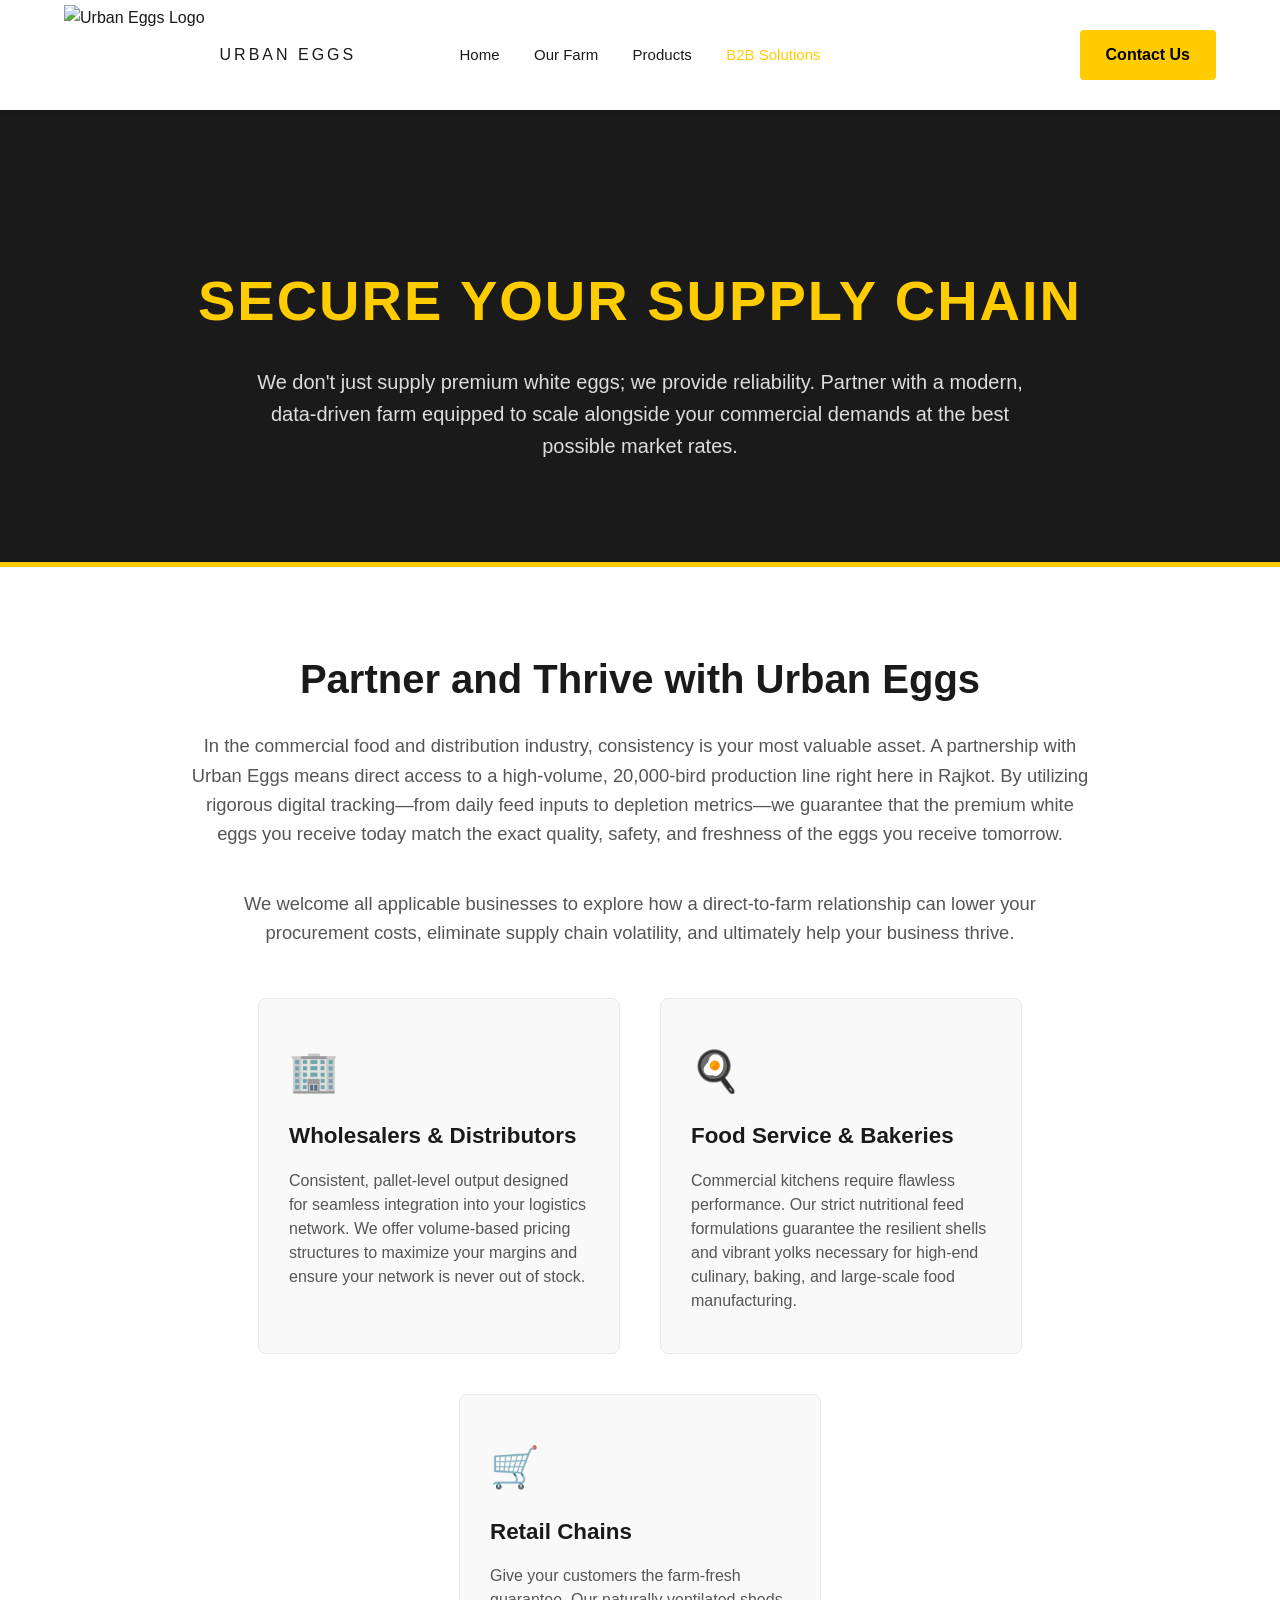
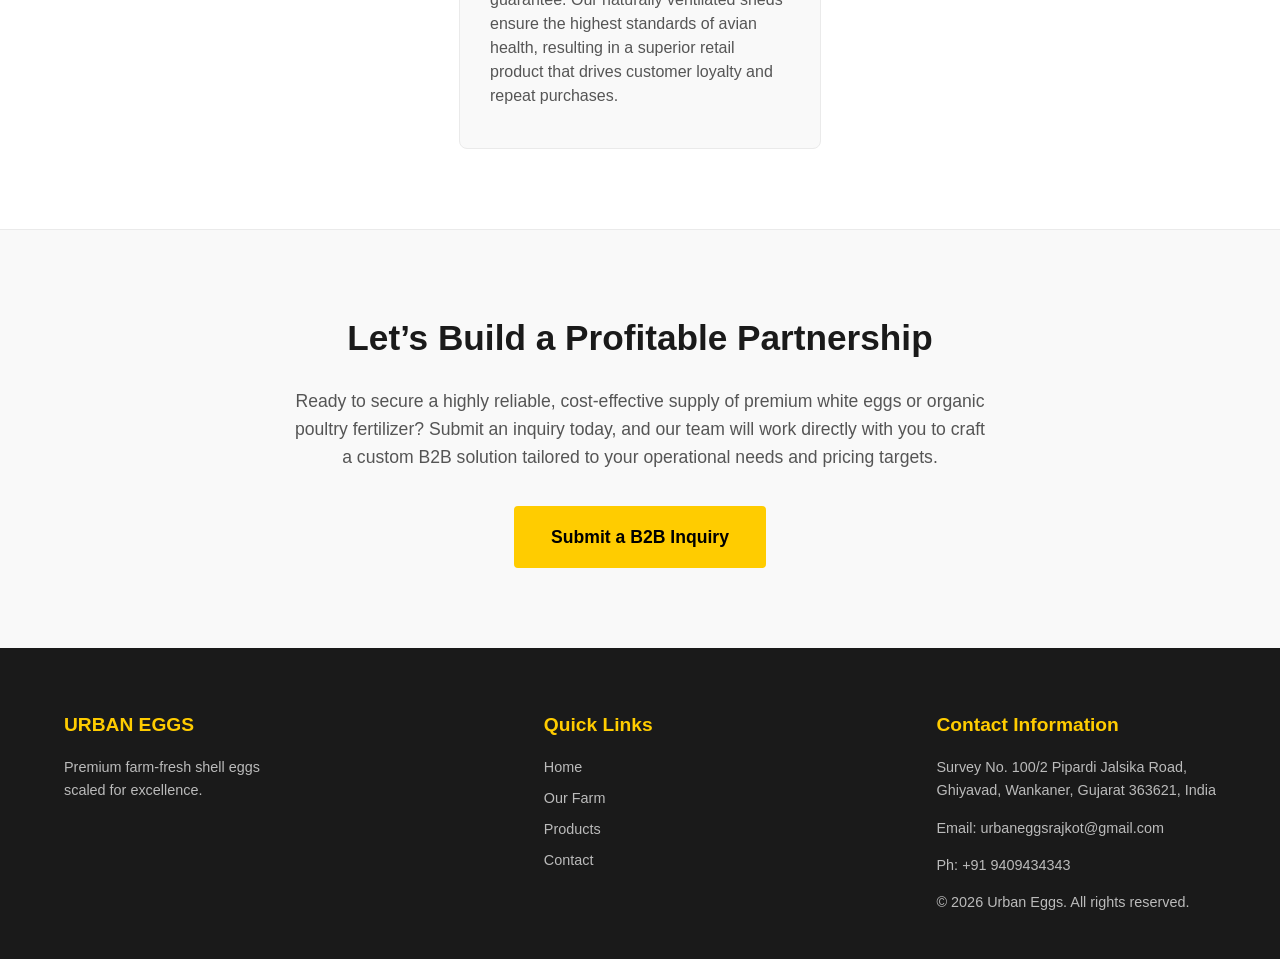
==== b2b.html @ 57fa182a "Update b2b.html" ====
<!DOCTYPE html>
<html lang="en">
<head>
    <meta charset="UTF-8">
    <meta name="viewport" content="width=device-width, initial-scale=1.0">
    <title>B2B Solutions | Urban Eggs</title>
    <style>
        /* Global Styles */
        :root {
            --primary-yellow: #FFCC00;
            --text-dark: #1a1a1a;
            --text-light: #555555;
            --bg-gray: #f9f9f9;
        }
        body {
            font-family: 'Optima', 'Segoe UI', Tahoma, Geneva, Verdana, sans-serif;
            margin: 0;
            padding: 0;
            color: var(--text-dark);
            line-height: 1.6;
            background-color: #ffffff;
        }
        a {
            text-decoration: none;
            color: inherit;
        }

        /* Navigation */
        header {
            display: flex;
            justify-content: space-between;
            align-items: center;
            padding: 5px 5vw;
            background-color: #ffffff;
            box-shadow: 0 2px 5px rgba(0,0,0,0.05);
            position: sticky;
            top: 0;
            z-index: 100;
            min-height: 90px;
        }
        .header-left {
            display: flex;
            flex-direction: row; 
            align-items: center; 
            text-align: left;
            gap: 15px; 
        }
        .header-left img {
            height: 100px; 
            margin: 0; 
            padding: 0;
            display: block; 
        }
        .header-left .brand-name {
            font-size: 16px;
            font-weight: ; 
            letter-spacing: 3px;
            text-transform: uppercase;
            color: var(--text-dark);
            margin: 0; 
            padding: 0;
            line-height: 1; 
        }
        .header-center {
            position: absolute;
            left: 50%;
            transform: translateX(-50%);
        }
        .nav-links a {
            margin: 0 15px;
            font-size: 15px;
            transition: color 0.3s;
        }
        .nav-links a:hover {
            color: var(--primary-yellow);
        }
        .btn-primary {
            background-color: var(--primary-yellow);
            border: 2px solid var(--primary-yellow);
            padding: 10px 24px;
            border-radius: 4px;
            font-weight: bold;
            font-size: 16px;
            color: #000;
            transition: background 0.3s, border-color 0.3s;
            display: inline-block;
        }
        .btn-primary:hover {
            background-color: #e6b800;
            border-color: #e6b800;
        }

        /* Page Hero */
        .b2b-hero {
            background-color: var(--text-dark);
            color: #ffffff;
            padding: 100px 5vw;
            text-align: center;
            border-bottom: 5px solid var(--primary-yellow);
        }
        .b2b-hero h1 {
            font-size: 3.5rem;
            margin-bottom: 20px;
            letter-spacing: 2px;
            text-transform: uppercase;
            color: var(--primary-yellow);
        }
        .b2b-hero p {
            font-size: 1.25rem;
            color: #dddddd;
            max-width: 800px;
            margin: 0 auto;
        }

        /* Value Proposition Section */
        .value-prop {
            padding: 80px 10vw;
            text-align: center;
            background-color: #ffffff;
        }
        .value-prop h2 {
            font-size: 2.5rem;
            margin-top: 0;
            margin-bottom: 20px;
            color: var(--text-dark);
        }
        .value-prop p {
            font-size: 1.15rem;
            color: var(--text-light);
            max-width: 900px;
            margin: 0 auto 40px auto;
        }

        /* Partnership Grid */
        .partner-grid {
            display: flex;
            justify-content: center;
            gap: 40px;
            flex-wrap: wrap;
            margin-top: 50px;
        }
        .partner-card {
            background-color: var(--bg-gray);
            border: 1px solid #eaeaea;
            padding: 40px 30px;
            border-radius: 8px;
            width: 300px;
            text-align: left;
            transition: transform 0.3s, box-shadow 0.3s;
        }
        .partner-card:hover {
            transform: translateY(-5px);
            box-shadow: 0 10px 20px rgba(0,0,0,0.05);
        }
        .partner-card .icon {
            font-size: 2.5rem;
            margin-bottom: 15px;
            display: block;
        }
        .partner-card h3 {
            font-size: 1.4rem;
            margin-top: 0;
            margin-bottom: 15px;
            color: var(--text-dark);
        }
        .partner-card p {
            font-size: 1rem;
            color: var(--text-light);
            margin: 0;
            line-height: 1.5;
        }

        /* Call to Action Banner */
        .cta-banner {
            background-color: var(--bg-gray);
            border-top: 1px solid #eaeaea;
            text-align: center;
            padding: 80px 5vw;
        }
        .cta-banner h2 {
            font-size: 2.2rem;
            color: var(--text-dark);
            margin-top: 0;
            margin-bottom: 20px;
        }
        .cta-banner p {
            font-size: 1.1rem;
            max-width: 700px;
            margin: 0 auto 35px auto;
            color: var(--text-light);
        }

        /* Footer */
        footer {
            background-color: var(--text-dark);
            color: #ffffff;
            padding: 30px 5vw 40px 5vw; 
            display: flex;
            justify-content: space-between;
            flex-wrap: wrap;
            gap: 40px;
        }
        .footer-col h5 {
            font-size: 1.2rem;
            margin-bottom: 15px;
            color: var(--primary-yellow);
        }
        .footer-col p {
            color: #bbbbbb;
            font-size: 0.9rem;
            margin-bottom: 5px;
        }
        .footer-col > a {
            color: #bbbbbb;
            font-size: 0.9rem;
            margin-bottom: 8px;
            display: block;
            transition: color 0.3s; 
        }
        .footer-col > a:hover {
            color: var(--primary-yellow);
        }
        .footer-col p a {
            display: inline;
            color: #bbbbbb;
        }
        .footer-col p a:hover {
            color: var(--primary-yellow);
        }

        /* --- MOBILE RESPONSIVENESS --- */
        @media (max-width: 850px) {
            /* 1. Stack the Navigation */
            header {
                flex-direction: column;
                padding: 20px 5vw;
                gap: 15px;
            }
            .header-center {
                position: static;
                transform: none;
            }
            .nav-links {
                display: flex;
                flex-wrap: wrap;
                justify-content: center;
                gap: 10px;
            }
            .nav-links a { margin: 0 8px; }

            /* 2. Shrink Giant Hero Text & Spacing */
            .hero h1, .farm-hero h1, .page-hero h1, .b2b-hero h1 {
                font-size: 2.2rem;
            }
            .hero, .farm-hero, .page-hero, .b2b-hero, .cta-banner {
                padding: 50px 5vw;
            }

            /* 3. Make All Cards Flexible (Products, B2B, Features) */
            .product-card, .catalog-card, .partner-card, .feature {
                width: 100%;
                max-width: 400px; /* Keeps them from getting too wide on tablets */
                box-sizing: border-box; /* Ensures padding doesn't break the width */
                margin: 0 auto;
            }

            /* 4. Stack Side-by-Side Sections (Our Farm Page) */
            .content-section, .content-section.reverse {
                flex-direction: column;
                padding: 50px 5vw;
                gap: 30px;
                text-align: center;
            }

            /* 5. Center and Stack Hero Buttons (Home Page) */
            .hero .btn-primary, .hero .btn-secondary {
                display: block;
                margin: 10px auto;
                width: 80%;
                max-width: 250px;
            }
            .hero .btn-secondary {
                margin-left: auto; /* Fixes the left margin from desktop */
            }
            
            /* 6. Footer adjustments */
            footer {
                flex-direction: column;
                text-align: center;
            }
        }
    </style>
</head>
<body>

    <!-- Header Navigation -->
   <header>
        <div class="header-left">
            <img src="Final Logo.jpeg" alt="Urban Eggs Logo">
            <div class="brand-name">URBAN EGGS</div>
        </div>

        <div class="header-center">
            <nav class="nav-links">
                <a href="index.html">Home</a>
                <a href="our-farm.html">Our Farm</a>
                <a href="products.html">Products</a>
                <a href="b2b.html"style="color: var(--primary-yellow);">B2B Solutions</a>
            </nav>
        </div>

        <a href="contact.html" class="btn-primary">Contact Us</a>
    </header>

    <!-- Page Hero -->
    <section class="b2b-hero">
        <h1>Secure Your Supply Chain</h1>
        <p>We don't just supply premium white eggs; we provide reliability. Partner with a modern, data-driven farm equipped to scale alongside your commercial demands at the best possible market rates.</p>
    </section>

    <!-- Value Proposition Section -->
    <section class="value-prop">
        <h2>Partner and Thrive with Urban Eggs</h2>
        <p>In the commercial food and distribution industry, consistency is your most valuable asset. A partnership with Urban Eggs means direct access to a high-volume, 20,000-bird production line right here in Rajkot. By utilizing rigorous digital tracking—from daily feed inputs to depletion metrics—we guarantee that the premium white eggs you receive today match the exact quality, safety, and freshness of the eggs you receive tomorrow.</p>
        <p>We welcome all applicable businesses to explore how a direct-to-farm relationship can lower your procurement costs, eliminate supply chain volatility, and ultimately help your business thrive.</p>

        <!-- Partnership Grid -->
        <div class="partner-grid">
            <div class="partner-card">
                <span class="icon">🏢</span>
                <h3>Wholesalers & Distributors</h3>
                <p>Consistent, pallet-level output designed for seamless integration into your logistics network. We offer volume-based pricing structures to maximize your margins and ensure your network is never out of stock.</p>
            </div>
            <div class="partner-card">
                <span class="icon">🍳</span>
                <h3>Food Service & Bakeries</h3>
                <p>Commercial kitchens require flawless performance. Our strict nutritional feed formulations guarantee the resilient shells and vibrant yolks necessary for high-end culinary, baking, and large-scale food manufacturing.</p>
            </div>
            <div class="partner-card">
                <span class="icon">🛒</span>
                <h3>Retail Chains</h3>
                <p>Give your customers the farm-fresh guarantee. Our naturally ventilated sheds ensure the highest standards of avian health, resulting in a superior retail product that drives customer loyalty and repeat purchases.</p>
            </div>
        </div>
    </section>

    <!-- Call to Action Section -->
    <section class="cta-banner">
        <h2>Let’s Build a Profitable Partnership</h2>
        <p>Ready to secure a highly reliable, cost-effective supply of premium white eggs or organic poultry fertilizer? Submit an inquiry today, and our team will work directly with you to craft a custom B2B solution tailored to your operational needs and pricing targets.</p>
        <a href="contact.html" class="btn-primary" style="font-size: 1.1rem; padding: 15px 35px;">Submit a B2B Inquiry</a>
    </section>

    <!-- Footer -->
    <footer>
        <div class="footer-col">
            <h5>URBAN EGGS</h5>
            <p>Premium farm-fresh shell eggs<br>scaled for excellence.</p>
        </div>
        <div class="footer-col">
            <h5>Quick Links</h5>
            <a href="index.html">Home</a>
            <a href="our-farm.html">Our Farm</a>
            <a href="products.html">Products</a>
            <a href="contact.html">Contact</a>
        </div>
        <div class="footer-col">
            <h5>Contact Information</h5>
            <p>
                <a href="https://maps.app.goo.gl/Pf2Z3iV4UfkmTTQk8" target="_blank">
                    Survey No. 100/2 Pipardi Jalsika Road,<br>
                    Ghiyavad, Wankaner, Gujarat 363621, India
                </a>
            </p>
            <p>Email: <a href="mailto:urbaneggsrajkot@gmail.com">urbaneggsrajkot@gmail.com</a></p>
            <p>Ph: <a href="tel:+919409434343">+91 9409434343</a></p>
            <p>© 2026 Urban Eggs. All rights reserved.</p>
        </div>
    </footer>

</body>
</html>
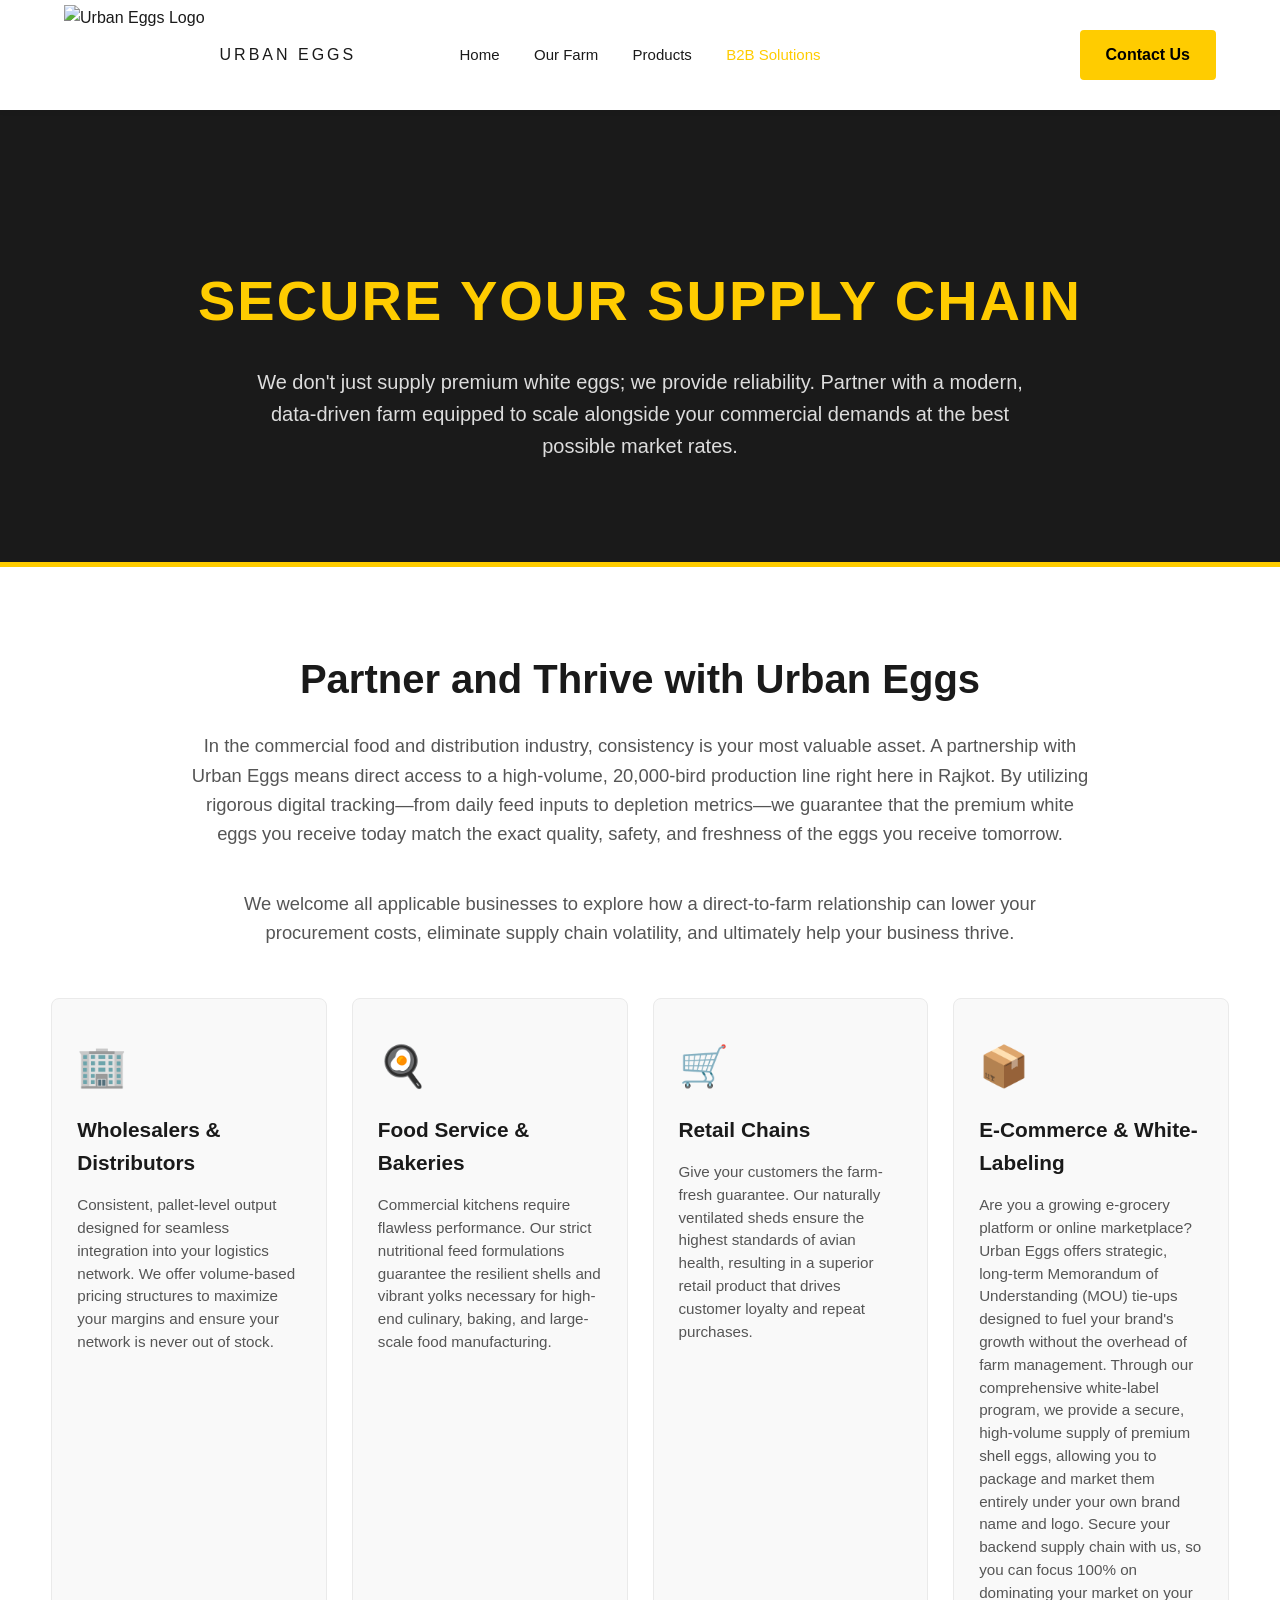
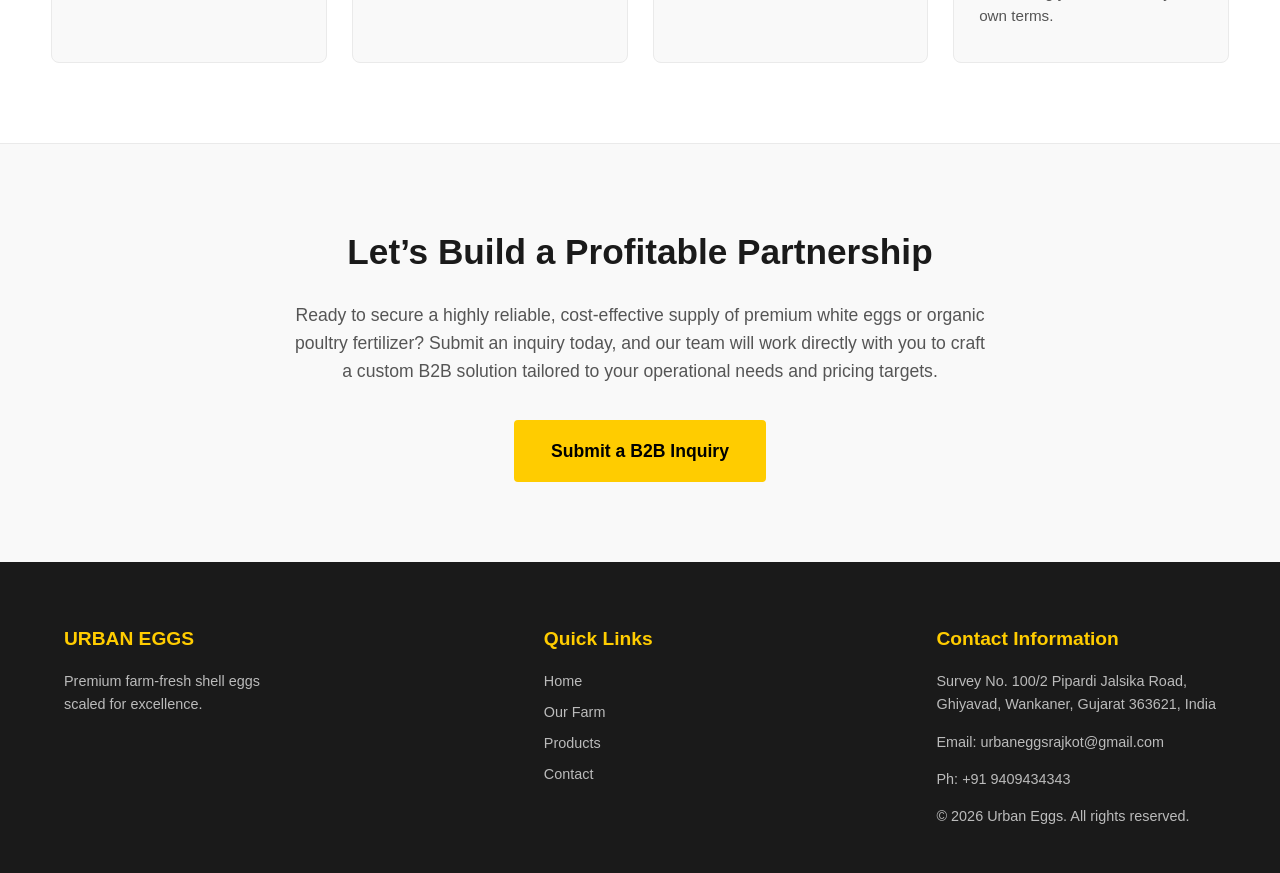
==== commit 8cae2539: "Update b2b.html" ====
--- a/b2b.html
+++ b/b2b.html
@@ -4,6 +4,8 @@
     <meta charset="UTF-8">
     <meta name="viewport" content="width=device-width, initial-scale=1.0">
     <title>B2B Solutions | Urban Eggs</title>
+    <!-- This line adds your logo to the browser tab -->
+    <link rel="icon" type="image/jpeg" href="Final Logo.jpeg">
     <style>
         /* Global Styles */
         :root {
@@ -112,9 +114,9 @@
             margin: 0 auto;
         }
 
-        /* Value Proposition Section */
+/* Value Proposition Section */
         .value-prop {
-            padding: 80px 10vw;
+            padding: 80px 4vw; /* Widened to fit 4 cards */
             text-align: center;
             background-color: #ffffff;
         }
@@ -133,18 +135,18 @@
 
         /* Partnership Grid */
         .partner-grid {
-            display: flex;
-            justify-content: center;
-            gap: 40px;
-            flex-wrap: wrap;
+            display: grid;
+            grid-template-columns: repeat(4, 1fr); /* 4 equal columns */
+            gap: 25px; 
             margin-top: 50px;
         }
         .partner-card {
             background-color: var(--bg-gray);
             border: 1px solid #eaeaea;
-            padding: 40px 30px;
+            padding: 35px 25px; /* Adjusted padding */
             border-radius: 8px;
-            width: 300px;
+            width: 100%;
+            box-sizing: border-box; 
             text-align: left;
             transition: transform 0.3s, box-shadow 0.3s;
         }
@@ -158,13 +160,13 @@
             display: block;
         }
         .partner-card h3 {
-            font-size: 1.4rem;
+            font-size: 1.3rem; /* Slightly smaller text */
             margin-top: 0;
             margin-bottom: 15px;
             color: var(--text-dark);
         }
         .partner-card p {
-            font-size: 1rem;
+            font-size: 0.95rem; /* Slightly smaller text */
             color: var(--text-light);
             margin: 0;
             line-height: 1.5;
@@ -230,6 +232,11 @@
 
         /* --- MOBILE RESPONSIVENESS --- */
         @media (max-width: 850px) {
+            /* Stack the Partnership Grid on Mobile */
+            .partner-grid {
+                grid-template-columns: 1fr; 
+                gap: 20px;
+            }
             /* 1. Stack the Navigation */
             header {
                 flex-direction: column;
@@ -302,14 +309,14 @@
 
         <div class="header-center">
             <nav class="nav-links">
-                <a href="index.html">Home</a>
-                <a href="our-farm.html">Our Farm</a>
-                <a href="products.html">Products</a>
-                <a href="b2b.html"style="color: var(--primary-yellow);">B2B Solutions</a>
+                <a href="/">Home</a>
+                <a href="our-farm">Our Farm</a>
+                <a href="products">Products</a>
+                <a href="b2b"style="color: var(--primary-yellow);">B2B Solutions</a>
             </nav>
         </div>
 
-        <a href="contact.html" class="btn-primary">Contact Us</a>
+        <a href="contact" class="btn-primary">Contact Us</a>
     </header>
 
     <!-- Page Hero -->
@@ -341,6 +348,12 @@
                 <h3>Retail Chains</h3>
                 <p>Give your customers the farm-fresh guarantee. Our naturally ventilated sheds ensure the highest standards of avian health, resulting in a superior retail product that drives customer loyalty and repeat purchases.</p>
             </div>
+           <!-- E-Commerce & White-Label Partnerships Card -->
+            <div class="partner-card">
+                <span class="icon">📦</span>
+                <h3>E-Commerce & White-Labeling</h3>
+                <p>Are you a growing e-grocery platform or online marketplace? Urban Eggs offers strategic, long-term Memorandum of Understanding (MOU) tie-ups designed to fuel your brand's growth without the overhead of farm management. Through our comprehensive white-label program, we provide a secure, high-volume supply of premium shell eggs, allowing you to package and market them entirely under your own brand name and logo. Secure your backend supply chain with us, so you can focus 100% on dominating your market on your own terms.</p>
+            </div>
         </div>
     </section>
 
@@ -348,7 +361,7 @@
     <section class="cta-banner">
         <h2>Let’s Build a Profitable Partnership</h2>
         <p>Ready to secure a highly reliable, cost-effective supply of premium white eggs or organic poultry fertilizer? Submit an inquiry today, and our team will work directly with you to craft a custom B2B solution tailored to your operational needs and pricing targets.</p>
-        <a href="contact.html" class="btn-primary" style="font-size: 1.1rem; padding: 15px 35px;">Submit a B2B Inquiry</a>
+        <a href="contact" class="btn-primary" style="font-size: 1.1rem; padding: 15px 35px;">Submit a B2B Inquiry</a>
     </section>
 
     <!-- Footer -->
@@ -359,10 +372,10 @@
         </div>
         <div class="footer-col">
             <h5>Quick Links</h5>
-            <a href="index.html">Home</a>
-            <a href="our-farm.html">Our Farm</a>
-            <a href="products.html">Products</a>
-            <a href="contact.html">Contact</a>
+            <a href="/">Home</a>
+            <a href="our-farm">Our Farm</a>
+            <a href="products">Products</a>
+            <a href="contact">Contact</a>
         </div>
         <div class="footer-col">
             <h5>Contact Information</h5>
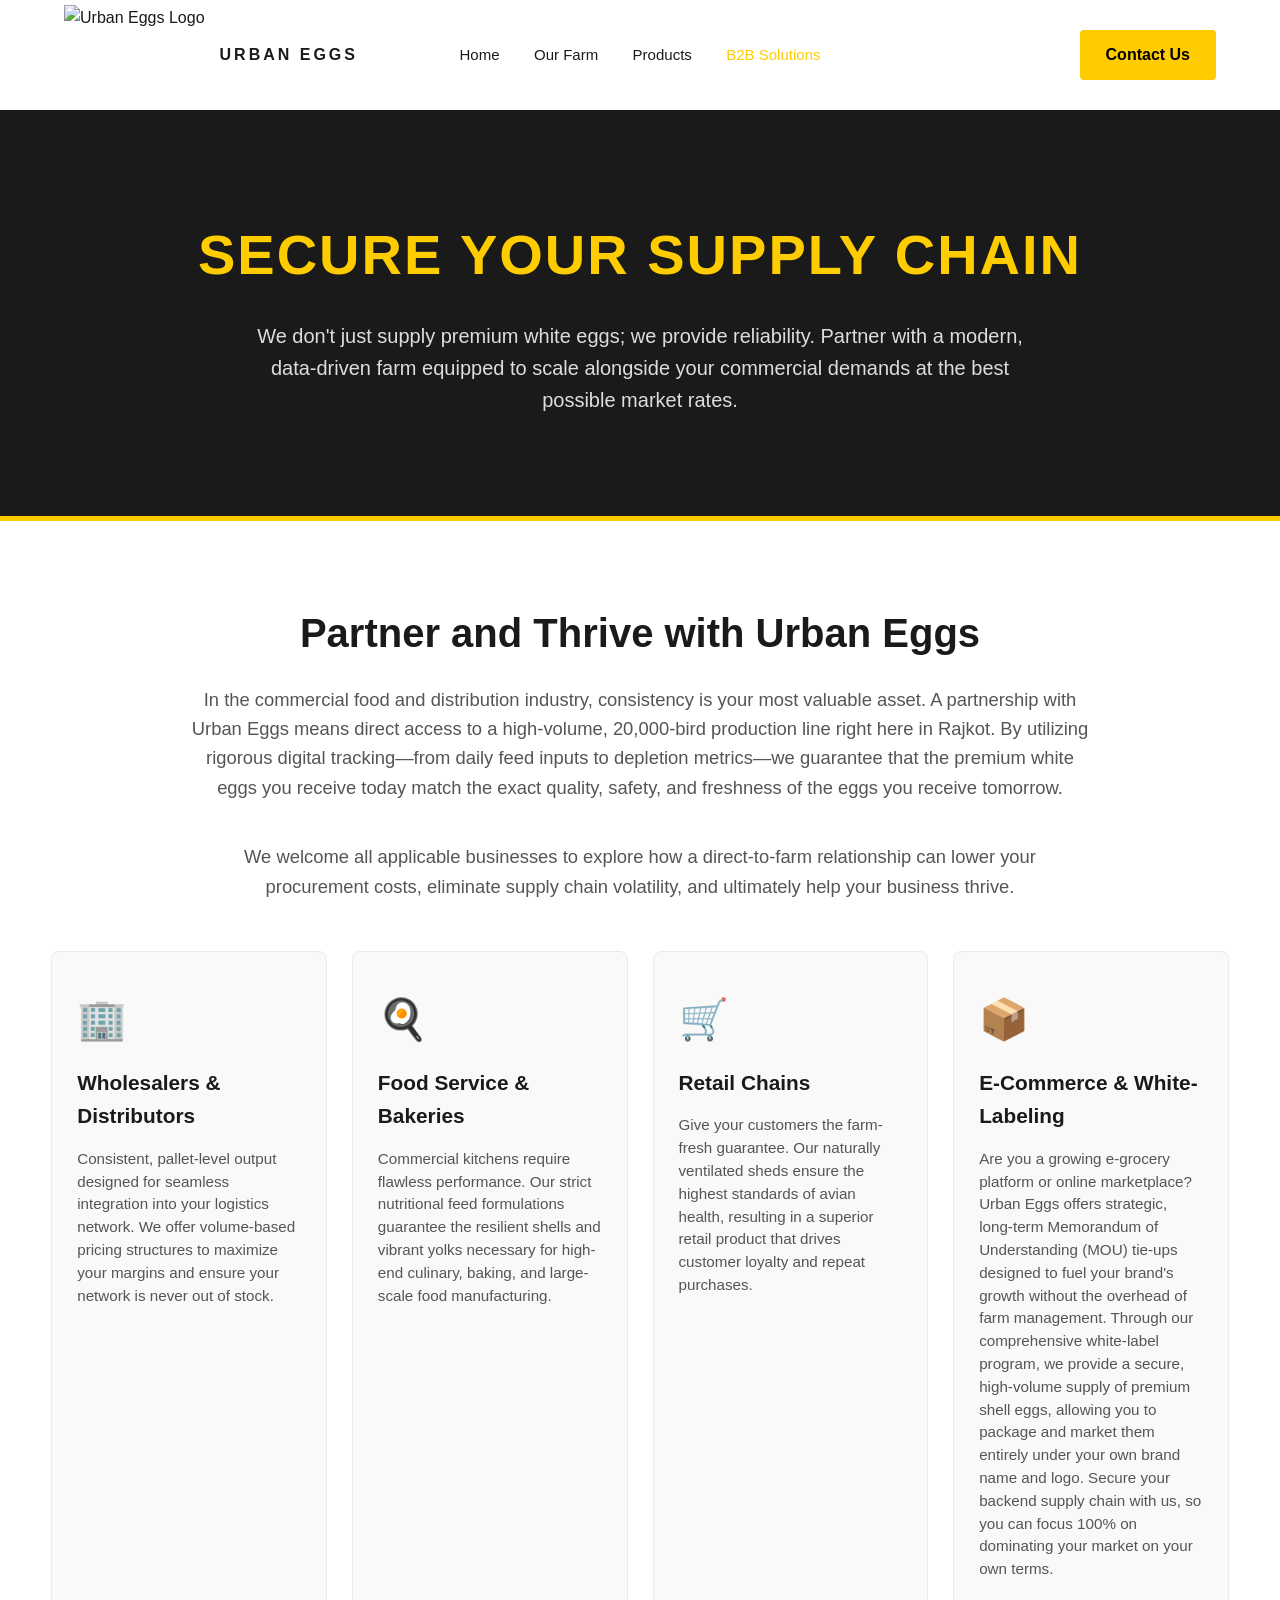
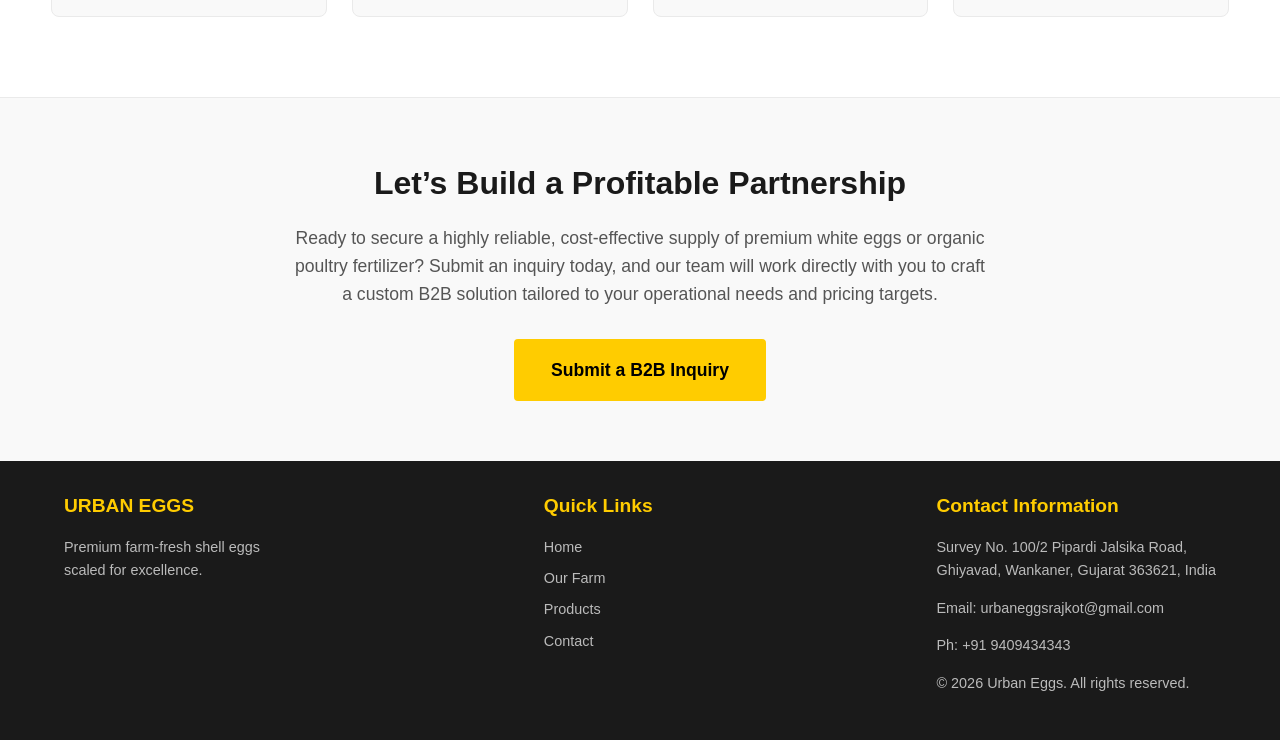
==== commit 9dd3ba38: "Update b2b.html" ====
--- a/b2b.html
+++ b/b2b.html
@@ -4,334 +4,38 @@
     <meta charset="UTF-8">
     <meta name="viewport" content="width=device-width, initial-scale=1.0">
     <title>B2B Solutions | Urban Eggs</title>
-    <!-- This line adds your logo to the browser tab -->
-    <link rel="icon" type="image/jpeg" href="Final Logo.jpeg">
-    <style>
-        /* Global Styles */
-        :root {
-            --primary-yellow: #FFCC00;
-            --text-dark: #1a1a1a;
-            --text-light: #555555;
-            --bg-gray: #f9f9f9;
-        }
-        body {
-            font-family: 'Optima', 'Segoe UI', Tahoma, Geneva, Verdana, sans-serif;
-            margin: 0;
-            padding: 0;
-            color: var(--text-dark);
-            line-height: 1.6;
-            background-color: #ffffff;
-        }
-        a {
-            text-decoration: none;
-            color: inherit;
-        }
-
-        /* Navigation */
-        header {
-            display: flex;
-            justify-content: space-between;
-            align-items: center;
-            padding: 5px 5vw;
-            background-color: #ffffff;
-            box-shadow: 0 2px 5px rgba(0,0,0,0.05);
-            position: sticky;
-            top: 0;
-            z-index: 100;
-            min-height: 90px;
-        }
-        .header-left {
-            display: flex;
-            flex-direction: row; 
-            align-items: center; 
-            text-align: left;
-            gap: 15px; 
-        }
-        .header-left img {
-            height: 100px; 
-            margin: 0; 
-            padding: 0;
-            display: block; 
-        }
-        .header-left .brand-name {
-            font-size: 16px;
-            font-weight: ; 
-            letter-spacing: 3px;
-            text-transform: uppercase;
-            color: var(--text-dark);
-            margin: 0; 
-            padding: 0;
-            line-height: 1; 
-        }
-        .header-center {
-            position: absolute;
-            left: 50%;
-            transform: translateX(-50%);
-        }
-        .nav-links a {
-            margin: 0 15px;
-            font-size: 15px;
-            transition: color 0.3s;
-        }
-        .nav-links a:hover {
-            color: var(--primary-yellow);
-        }
-        .btn-primary {
-            background-color: var(--primary-yellow);
-            border: 2px solid var(--primary-yellow);
-            padding: 10px 24px;
-            border-radius: 4px;
-            font-weight: bold;
-            font-size: 16px;
-            color: #000;
-            transition: background 0.3s, border-color 0.3s;
-            display: inline-block;
-        }
-        .btn-primary:hover {
-            background-color: #e6b800;
-            border-color: #e6b800;
-        }
-
-        /* Page Hero */
-        .b2b-hero {
-            background-color: var(--text-dark);
-            color: #ffffff;
-            padding: 100px 5vw;
-            text-align: center;
-            border-bottom: 5px solid var(--primary-yellow);
-        }
-        .b2b-hero h1 {
-            font-size: 3.5rem;
-            margin-bottom: 20px;
-            letter-spacing: 2px;
-            text-transform: uppercase;
-            color: var(--primary-yellow);
-        }
-        .b2b-hero p {
-            font-size: 1.25rem;
-            color: #dddddd;
-            max-width: 800px;
-            margin: 0 auto;
-        }
-
-/* Value Proposition Section */
-        .value-prop {
-            padding: 80px 4vw; /* Widened to fit 4 cards */
-            text-align: center;
-            background-color: #ffffff;
-        }
-        .value-prop h2 {
-            font-size: 2.5rem;
-            margin-top: 0;
-            margin-bottom: 20px;
-            color: var(--text-dark);
-        }
-        .value-prop p {
-            font-size: 1.15rem;
-            color: var(--text-light);
-            max-width: 900px;
-            margin: 0 auto 40px auto;
-        }
-
-        /* Partnership Grid */
-        .partner-grid {
-            display: grid;
-            grid-template-columns: repeat(4, 1fr); /* 4 equal columns */
-            gap: 25px; 
-            margin-top: 50px;
-        }
-        .partner-card {
-            background-color: var(--bg-gray);
-            border: 1px solid #eaeaea;
-            padding: 35px 25px; /* Adjusted padding */
-            border-radius: 8px;
-            width: 100%;
-            box-sizing: border-box; 
-            text-align: left;
-            transition: transform 0.3s, box-shadow 0.3s;
-        }
-        .partner-card:hover {
-            transform: translateY(-5px);
-            box-shadow: 0 10px 20px rgba(0,0,0,0.05);
-        }
-        .partner-card .icon {
-            font-size: 2.5rem;
-            margin-bottom: 15px;
-            display: block;
-        }
-        .partner-card h3 {
-            font-size: 1.3rem; /* Slightly smaller text */
-            margin-top: 0;
-            margin-bottom: 15px;
-            color: var(--text-dark);
-        }
-        .partner-card p {
-            font-size: 0.95rem; /* Slightly smaller text */
-            color: var(--text-light);
-            margin: 0;
-            line-height: 1.5;
-        }
-
-        /* Call to Action Banner */
-        .cta-banner {
-            background-color: var(--bg-gray);
-            border-top: 1px solid #eaeaea;
-            text-align: center;
-            padding: 80px 5vw;
-        }
-        .cta-banner h2 {
-            font-size: 2.2rem;
-            color: var(--text-dark);
-            margin-top: 0;
-            margin-bottom: 20px;
-        }
-        .cta-banner p {
-            font-size: 1.1rem;
-            max-width: 700px;
-            margin: 0 auto 35px auto;
-            color: var(--text-light);
-        }
-
-        /* Footer */
-        footer {
-            background-color: var(--text-dark);
-            color: #ffffff;
-            padding: 30px 5vw 40px 5vw; 
-            display: flex;
-            justify-content: space-between;
-            flex-wrap: wrap;
-            gap: 40px;
-        }
-        .footer-col h5 {
-            font-size: 1.2rem;
-            margin-bottom: 15px;
-            color: var(--primary-yellow);
-        }
-        .footer-col p {
-            color: #bbbbbb;
-            font-size: 0.9rem;
-            margin-bottom: 5px;
-        }
-        .footer-col > a {
-            color: #bbbbbb;
-            font-size: 0.9rem;
-            margin-bottom: 8px;
-            display: block;
-            transition: color 0.3s; 
-        }
-        .footer-col > a:hover {
-            color: var(--primary-yellow);
-        }
-        .footer-col p a {
-            display: inline;
-            color: #bbbbbb;
-        }
-        .footer-col p a:hover {
-            color: var(--primary-yellow);
-        }
-
-        /* --- MOBILE RESPONSIVENESS --- */
-        @media (max-width: 850px) {
-            /* Stack the Partnership Grid on Mobile */
-            .partner-grid {
-                grid-template-columns: 1fr; 
-                gap: 20px;
-            }
-            /* 1. Stack the Navigation */
-            header {
-                flex-direction: column;
-                padding: 20px 5vw;
-                gap: 15px;
-            }
-            .header-center {
-                position: static;
-                transform: none;
-            }
-            .nav-links {
-                display: flex;
-                flex-wrap: wrap;
-                justify-content: center;
-                gap: 10px;
-            }
-            .nav-links a { margin: 0 8px; }
-
-            /* 2. Shrink Giant Hero Text & Spacing */
-            .hero h1, .farm-hero h1, .page-hero h1, .b2b-hero h1 {
-                font-size: 2.2rem;
-            }
-            .hero, .farm-hero, .page-hero, .b2b-hero, .cta-banner {
-                padding: 50px 5vw;
-            }
-
-            /* 3. Make All Cards Flexible (Products, B2B, Features) */
-            .product-card, .catalog-card, .partner-card, .feature {
-                width: 100%;
-                max-width: 400px; /* Keeps them from getting too wide on tablets */
-                box-sizing: border-box; /* Ensures padding doesn't break the width */
-                margin: 0 auto;
-            }
-
-            /* 4. Stack Side-by-Side Sections (Our Farm Page) */
-            .content-section, .content-section.reverse {
-                flex-direction: column;
-                padding: 50px 5vw;
-                gap: 30px;
-                text-align: center;
-            }
-
-            /* 5. Center and Stack Hero Buttons (Home Page) */
-            .hero .btn-primary, .hero .btn-secondary {
-                display: block;
-                margin: 10px auto;
-                width: 80%;
-                max-width: 250px;
-            }
-            .hero .btn-secondary {
-                margin-left: auto; /* Fixes the left margin from desktop */
-            }
-            
-            /* 6. Footer adjustments */
-            footer {
-                flex-direction: column;
-                text-align: center;
-            }
-        }
-    </style>
+    <link rel="icon" type="image/png" href="logo_borderless.png">
+    
+    <link rel="stylesheet" href="style.css">
 </head>
 <body>
 
-    <!-- Header Navigation -->
-   <header>
+    <header>
         <div class="header-left">
             <img src="Final Logo.jpeg" alt="Urban Eggs Logo">
             <div class="brand-name">URBAN EGGS</div>
         </div>
-
         <div class="header-center">
             <nav class="nav-links">
                 <a href="/">Home</a>
                 <a href="our-farm">Our Farm</a>
                 <a href="products">Products</a>
-                <a href="b2b"style="color: var(--primary-yellow);">B2B Solutions</a>
+                <a href="b2b" style="color: var(--primary-yellow);">B2B Solutions</a>
             </nav>
         </div>
-
         <a href="contact" class="btn-primary">Contact Us</a>
     </header>
 
-    <!-- Page Hero -->
     <section class="b2b-hero">
         <h1>Secure Your Supply Chain</h1>
         <p>We don't just supply premium white eggs; we provide reliability. Partner with a modern, data-driven farm equipped to scale alongside your commercial demands at the best possible market rates.</p>
     </section>
 
-    <!-- Value Proposition Section -->
     <section class="value-prop">
         <h2>Partner and Thrive with Urban Eggs</h2>
         <p>In the commercial food and distribution industry, consistency is your most valuable asset. A partnership with Urban Eggs means direct access to a high-volume, 20,000-bird production line right here in Rajkot. By utilizing rigorous digital tracking—from daily feed inputs to depletion metrics—we guarantee that the premium white eggs you receive today match the exact quality, safety, and freshness of the eggs you receive tomorrow.</p>
         <p>We welcome all applicable businesses to explore how a direct-to-farm relationship can lower your procurement costs, eliminate supply chain volatility, and ultimately help your business thrive.</p>
 
-        <!-- Partnership Grid -->
         <div class="partner-grid">
             <div class="partner-card">
                 <span class="icon">🏢</span>
@@ -348,7 +52,6 @@
                 <h3>Retail Chains</h3>
                 <p>Give your customers the farm-fresh guarantee. Our naturally ventilated sheds ensure the highest standards of avian health, resulting in a superior retail product that drives customer loyalty and repeat purchases.</p>
             </div>
-           <!-- E-Commerce & White-Label Partnerships Card -->
             <div class="partner-card">
                 <span class="icon">📦</span>
                 <h3>E-Commerce & White-Labeling</h3>
@@ -357,14 +60,12 @@
         </div>
     </section>
 
-    <!-- Call to Action Section -->
-    <section class="cta-banner">
+    <section class="cta-banner b2b-cta">
         <h2>Let’s Build a Profitable Partnership</h2>
         <p>Ready to secure a highly reliable, cost-effective supply of premium white eggs or organic poultry fertilizer? Submit an inquiry today, and our team will work directly with you to craft a custom B2B solution tailored to your operational needs and pricing targets.</p>
         <a href="contact" class="btn-primary" style="font-size: 1.1rem; padding: 15px 35px;">Submit a B2B Inquiry</a>
     </section>
 
-    <!-- Footer -->
     <footer>
         <div class="footer-col">
             <h5>URBAN EGGS</h5>
@@ -391,5 +92,6 @@
         </div>
     </footer>
 
+    <script src="script.js"></script>
 </body>
 </html>
--- a/style.css
+++ b/style.css
@@ -0,0 +1,661 @@
+/* =========================================
+   GLOBAL STYLES (Used on all pages)
+========================================= */
+:root {
+    --primary-yellow: #FFCC00;
+    --text-dark: #1a1a1a;
+    --text-light: #555555;
+    --bg-gray: #f9f9f9;
+}
+body {
+    font-family: 'Optima', 'Segoe UI', Tahoma, Geneva, Verdana, sans-serif;
+    margin: 0;
+    padding: 0;
+    color: var(--text-dark);
+    line-height: 1.6;
+    background-color: #ffffff;
+}
+a {
+    text-decoration: none;
+    color: inherit;
+}
+
+/* --- Navigation Header --- */
+header {
+    display: flex;
+    justify-content: space-between;
+    align-items: center;
+    padding: 5px 5vw;
+    background-color: #ffffff;
+    box-shadow: 0 2px 5px rgba(0,0,0,0.05);
+    position: sticky;
+    top: 0;
+    z-index: 100;
+    min-height: 90px;
+    transition: padding 0.3s ease, gap 0.3s ease; /* For smooth mobile scroll */
+}
+.header-left {
+    display: flex;
+    flex-direction: row; 
+    align-items: center; 
+    text-align: left;
+    gap: 15px; 
+}
+.header-left img {
+    height: 100px; 
+    margin: 0; 
+    padding: 0;
+    display: block; 
+    transition: height 0.3s ease; /* For smooth mobile scroll */
+}
+.header-left .brand-name {
+    font-size: 16px;
+    font-weight: bold; 
+    letter-spacing: 3px;
+    text-transform: uppercase;
+    color: var(--text-dark);
+    margin: 0; 
+    padding: 0;
+    line-height: 1; 
+}
+.header-center {
+    position: absolute;
+    left: 50%;
+    transform: translateX(-50%);
+}
+.nav-links a {
+    margin: 0 15px;
+    font-size: 15px;
+    transition: color 0.3s;
+}
+.nav-links a:hover, .nav-links a.active {
+    color: var(--primary-yellow);
+}
+
+/* --- Buttons --- */
+.btn-primary {
+    background-color: var(--primary-yellow);
+    border: 2px solid var(--primary-yellow); 
+    padding: 10px 24px;
+    border-radius: 4px;
+    font-weight: bold;
+    font-size: 16px; 
+    color: #000;
+    transition: background 0.3s, border-color 0.3s;
+    display: inline-block; 
+}
+.btn-primary:hover {
+    background-color: #e6b800;
+    border-color: #e6b800; 
+}
+.btn-secondary {
+    background-color: transparent;
+    border: 2px solid var(--text-dark);
+    padding: 10px 24px;
+    border-radius: 4px;
+    font-weight: bold;
+    font-size: 16px; 
+    margin-left: 10px;
+    display: inline-block; 
+    color: var(--text-dark);
+}
+
+/* --- Footer --- */
+footer {
+    background-color: var(--text-dark);
+    color: #ffffff;
+    padding: 30px 5vw 40px 5vw; 
+    display: flex;
+    justify-content: space-between;
+    flex-wrap: wrap;
+    gap: 40px;
+}
+.footer-col h5 {
+    font-size: 1.2rem;
+    margin-bottom: 15px;
+    color: var(--primary-yellow);
+    margin-top: 0;
+}
+.footer-col p {
+    color: #bbbbbb;
+    font-size: 0.9rem;
+    margin-bottom: 5px;
+}
+.footer-col > a {
+    color: #bbbbbb;
+    font-size: 0.9rem;
+    margin-bottom: 8px;
+    display: block;
+    transition: color 0.3s; 
+}
+.footer-col > a:hover {
+    color: var(--primary-yellow);
+}
+.footer-col p a {
+    display: inline;
+    color: #bbbbbb;
+}
+.footer-col p a:hover {
+    color: var(--primary-yellow);
+}
+
+
+/* =========================================
+   PAGE-SPECIFIC STYLES
+========================================= */
+
+/* --- Index / Home Page --- */
+.hero {
+    background: linear-gradient(rgba(255, 255, 255, 0.8), rgba(255, 255, 255, 0.9)), url('Shed 1.png') center/cover;
+    padding: 120px 5vw;
+    text-align: center;
+    border-bottom: 1px solid #eaeaea;
+}
+.hero h1 {
+    font-size: 3.5rem;
+    margin-bottom: 20px;
+    letter-spacing: 2px;
+    text-transform: uppercase;
+    margin-top: 0;
+}
+.hero p {
+    font-size: 1.2rem;
+    color: var(--text-light);
+    max-width: 700px;
+    margin: 0 auto 40px auto;
+}
+.products {
+    padding: 60px 10vw;
+    background-color: #ffffff;
+    text-align: center;
+}
+.products h2 {
+    font-size: 2rem;
+    margin-bottom: 40px;
+    letter-spacing: 1px;
+    margin-top: 0;
+}
+.product-grid {
+    display: flex;
+    justify-content: center;
+    gap: 40px;
+    flex-wrap: wrap;
+}
+.product-card {
+    background: var(--bg-gray);
+    border: 1px solid #eaeaea;
+    padding: 40px;
+    border-radius: 8px;
+    width: 350px;
+    text-align: left;
+    display: flex;
+    flex-direction: column;
+    align-items: flex-start;
+}
+.product-card h3 {
+    font-size: 1.5rem;
+    margin-bottom: 10px;
+    margin-top: 0;
+}
+.product-card a {
+    font-weight: bold;
+    border-bottom: 2px solid var(--primary-yellow);
+    padding-bottom: 2px;
+    margin-top: auto; 
+}
+.difference {
+    padding: 40px 5vw;
+    background-color: var(--bg-gray);
+    text-align: center;
+}
+.difference h2 {
+    margin-top: 0;
+}
+.features-grid {
+    display: flex;
+    justify-content: space-around;
+    margin-top: 20px;
+    flex-wrap: wrap;
+    gap: 30px;
+}
+.feature {
+    max-width: 300px;
+}
+.feature-icon {
+    font-size: 40px;
+    margin-bottom: 20px;
+}
+.feature h4 {
+    font-size: 1.2rem;
+    margin-bottom: 10px;
+    margin-top: 0;
+}
+
+/* --- Products Page --- */
+.page-hero {
+    background-color: #ffffff;
+    padding: 80px 5vw 40px 5vw;
+    text-align: center;
+    border-bottom: 1px solid #eaeaea;
+}
+.page-hero h1 {
+    font-size: 3rem;
+    margin-bottom: 15px;
+    letter-spacing: 2px;
+    text-transform: uppercase;
+    margin-top: 0;
+}
+.page-hero p {
+    font-size: 1.1rem;
+    color: var(--text-light);
+    max-width: 700px;
+    margin: 0 auto;
+}
+.catalog {
+    padding: 60px 10vw;
+    display: flex;
+    justify-content: center;
+    gap: 40px;
+    flex-wrap: wrap;
+    background-color: var(--bg-gray);
+}
+.catalog-card {
+    background-color: #ffffff;
+    border: 1px solid #eaeaea;
+    border-radius: 8px;
+    padding: 30px;
+    width: 360px;
+    box-shadow: 0 4px 15px rgba(0,0,0,0.04);
+    display: flex;
+    flex-direction: column;
+    align-items: center;
+    text-align: center;
+}
+.catalog-card h3 {
+    font-size: 1.6rem;
+    margin-top: 0;
+    margin-bottom: 20px;
+    color: var(--text-dark);
+    font-weight: normal;
+}
+.catalog-card .img-container {
+    width: 100%;
+    background-color: #e6e6e6;
+    border-radius: 8px;
+    margin-bottom: 20px;
+    overflow: hidden;
+    display: flex;
+    justify-content: center;
+    align-items: center;
+    min-height: 220px;
+}
+.catalog-card img {
+    width: 100%;
+    height: auto;
+    display: block;
+}
+.catalog-card p {
+    font-size: 1.05rem;
+    color: var(--text-dark);
+    margin-bottom: 25px;
+    flex-grow: 1; 
+    line-height: 1.5;
+}
+.catalog-card a {
+    font-weight: normal;
+    color: var(--text-dark);
+    font-size: 1.05rem;
+    border-bottom: 1px solid var(--text-dark);
+    padding-bottom: 2px;
+    margin-top: auto; 
+    transition: color 0.3s, border-color 0.3s;
+}
+.catalog-card a:hover {
+    color: var(--primary-yellow);
+    border-bottom-color: var(--primary-yellow);
+}
+.cta-banner {
+    background-color: var(--text-dark);
+    color: #ffffff;
+    text-align: center;
+    padding: 60px 5vw;
+}
+.cta-banner h2 {
+    font-size: 2rem;
+    color: var(--primary-yellow);
+    margin-top: 0;
+    margin-bottom: 15px;
+}
+.cta-banner p {
+    font-size: 1.1rem;
+    max-width: 700px;
+    margin: 0 auto 30px auto;
+    color: #dddddd;
+}
+
+/* --- Our Farm Page --- */
+.farm-hero {
+    background-color: var(--text-dark);
+    color: #ffffff;
+    padding: 100px 5vw;
+    text-align: center;
+}
+.farm-hero h1 {
+    font-size: 3.5rem;
+    margin-bottom: 20px;
+    letter-spacing: 2px;
+    text-transform: uppercase;
+    color: var(--primary-yellow);
+    margin-top: 0;
+}
+.farm-hero p {
+    font-size: 1.2rem;
+    color: #dddddd;
+    max-width: 800px;
+    margin: 0 auto;
+}
+.content-section {
+    display: flex;
+    align-items: center;
+    padding: 80px 10vw;
+    gap: 60px;
+}
+.content-section.reverse {
+    flex-direction: row-reverse;
+    background-color: var(--bg-gray);
+}
+.text-content {
+    flex: 1;
+}
+.text-content h2 {
+    font-size: 2.2rem;
+    margin-top: 0;
+    margin-bottom: 20px;
+    color: var(--text-dark);
+}
+.text-content p {
+    font-size: 1.1rem;
+    color: var(--text-light);
+    margin-bottom: 20px;
+}
+.image-content {
+    flex: 1;
+}
+.placeholder-img {
+    width: 100%;
+    height: 400px;
+    background-color: #e0e0e0;
+    border: 2px dashed #999;
+    border-radius: 8px;
+    display: flex;
+    align-items: center;
+    justify-content: center;
+    color: #666;
+    font-size: 1.2rem;
+    font-weight: bold;
+    text-align: center;
+    padding: 20px;
+    box-sizing: border-box;
+}
+
+/* --- B2B Page --- */
+.b2b-hero {
+    background-color: var(--text-dark);
+    color: #ffffff;
+    padding: 100px 5vw;
+    text-align: center;
+    border-bottom: 5px solid var(--primary-yellow);
+}
+.b2b-hero h1 {
+    font-size: 3.5rem;
+    margin-bottom: 20px;
+    letter-spacing: 2px;
+    text-transform: uppercase;
+    color: var(--primary-yellow);
+    margin-top: 0;
+}
+.b2b-hero p {
+    font-size: 1.25rem;
+    color: #dddddd;
+    max-width: 800px;
+    margin: 0 auto;
+}
+.value-prop {
+    padding: 80px 4vw; 
+    text-align: center;
+    background-color: #ffffff;
+}
+.value-prop h2 {
+    font-size: 2.5rem;
+    margin-top: 0;
+    margin-bottom: 20px;
+    color: var(--text-dark);
+}
+.value-prop p {
+    font-size: 1.15rem;
+    color: var(--text-light);
+    max-width: 900px;
+    margin: 0 auto 40px auto;
+}
+.partner-grid {
+    display: grid;
+    grid-template-columns: repeat(4, 1fr); 
+    gap: 25px; 
+    margin-top: 50px;
+}
+.partner-card {
+    background-color: var(--bg-gray);
+    border: 1px solid #eaeaea;
+    padding: 35px 25px; 
+    border-radius: 8px;
+    width: 100%;
+    box-sizing: border-box; 
+    text-align: left;
+    transition: transform 0.3s, box-shadow 0.3s;
+}
+.partner-card:hover {
+    transform: translateY(-5px);
+    box-shadow: 0 10px 20px rgba(0,0,0,0.05);
+}
+.partner-card .icon {
+    font-size: 2.5rem;
+    margin-bottom: 15px;
+    display: block;
+}
+.partner-card h3 {
+    font-size: 1.3rem; 
+    margin-top: 0;
+    margin-bottom: 15px;
+    color: var(--text-dark);
+}
+.partner-card p {
+    font-size: 0.95rem; 
+    color: var(--text-light);
+    margin: 0;
+    line-height: 1.5;
+}
+.cta-banner.b2b-cta {
+    background-color: var(--bg-gray);
+    border-top: 1px solid #eaeaea;
+    color: var(--text-dark);
+}
+.cta-banner.b2b-cta h2 {
+    color: var(--text-dark);
+}
+.cta-banner.b2b-cta p {
+    color: var(--text-light);
+}
+
+/* --- Contact Page --- */
+.contact-page-wrapper {
+    padding: 40px 5vw 80px 5vw; 
+    background-color: #ffffff;
+    text-align: center;
+    min-height: 60vh; 
+}
+.contact-page-wrapper h1 {
+    font-size: 2.5rem;
+    margin-bottom: 10px;
+    letter-spacing: 1px;
+    margin-top: 0;
+}
+.contact-page-wrapper p {
+    color: var(--text-light);
+    margin-bottom: 40px;
+}
+.contact-form {
+    max-width: 600px;
+    margin: 0 auto;
+    text-align: left;
+    background: var(--bg-gray);
+    padding: 40px;
+    border-radius: 8px;
+    border: 1px solid #eaeaea;
+}
+.form-group {
+    margin-bottom: 20px;
+}
+.form-group label {
+    display: block;
+    font-weight: bold;
+    margin-bottom: 8px;
+    font-size: 0.9rem;
+}
+.form-group input, .form-group textarea {
+    width: 100%;
+    padding: 12px;
+    border: 1px solid #ccc;
+    border-radius: 4px;
+    font-family: inherit;
+    font-size: 1rem;
+    box-sizing: border-box;
+}
+.form-group input:invalid:focus {
+    border-color: red;
+    outline: none;
+}
+.form-group input:valid:focus, .form-group textarea:focus {
+    border-color: var(--primary-yellow);
+    outline: none;
+}
+.btn-submit {
+    background-color: var(--primary-yellow);
+    color: #000;
+    border: none;
+    padding: 12px 30px;
+    border-radius: 4px;
+    font-weight: bold;
+    font-size: 1rem;
+    cursor: pointer;
+    transition: background 0.3s;
+    width: 100%;
+}
+.btn-submit:hover {
+    background-color: #e6b800;
+}
+.phone-group {
+    display: flex;
+    gap: 10px;
+    width: 100%;
+}
+.phone-group select {
+    width: 35%;
+    max-width: 140px;
+    padding: 10px;
+    border: 1px solid #ccc;
+    border-radius: 4px;
+    font-family: inherit;
+    font-size: 1rem;
+    background-color: #fff;
+}
+.phone-group input {
+    flex-grow: 1; 
+}
+
+
+/* =========================================
+   MOBILE RESPONSIVENESS (All Pages)
+========================================= */
+@media (max-width: 850px) {
+    
+    /* --- Smooth Scrolling Header --- */
+    .header-center, header > .btn-primary {
+        transition: max-height 0.3s ease, opacity 0.2s ease, margin 0.3s ease;
+        max-height: 300px; 
+        opacity: 1;
+        overflow: hidden;
+    }
+    header.scrolled {
+        padding: 10px 5vw;
+        gap: 0;
+        min-height: auto; 
+    }
+    header.scrolled .header-center,
+    header.scrolled > .btn-primary {
+        max-height: 0;
+        opacity: 0;
+        margin: 0;
+        border: none;
+        pointer-events: none; 
+    }
+    header.scrolled .header-left img {
+        height: 60px;
+    }
+    
+    /* --- Layout Adjustments --- */
+    header {
+        flex-direction: column;
+        padding: 20px 5vw;
+        gap: 15px;
+    }
+    .header-center {
+        position: static;
+        transform: none;
+    }
+    .nav-links {
+        display: flex;
+        flex-wrap: wrap;
+        justify-content: center;
+        gap: 10px;
+    }
+    .nav-links a { margin: 0 8px; }
+
+    .hero h1, .farm-hero h1, .page-hero h1, .b2b-hero h1, .contact-page-wrapper h1 {
+        font-size: 2.2rem;
+    }
+    .hero, .farm-hero, .page-hero, .b2b-hero, .cta-banner {
+        padding: 50px 5vw;
+    }
+
+    .product-card, .catalog-card, .partner-card, .feature {
+        width: 100%;
+        max-width: 400px; 
+        box-sizing: border-box; 
+        margin: 0 auto;
+    }
+    .partner-grid {
+        grid-template-columns: 1fr; 
+        gap: 20px;
+    }
+    .content-section, .content-section.reverse {
+        flex-direction: column;
+        padding: 50px 5vw;
+        gap: 30px;
+        text-align: center;
+    }
+
+    .hero .btn-primary, .hero .btn-secondary {
+        display: block;
+        margin: 10px auto;
+        width: 80%;
+        max-width: 250px;
+    }
+    .hero .btn-secondary {
+        margin-left: auto; 
+    }
+    
+    footer {
+        flex-direction: column;
+        text-align: center;
+    }
+}
